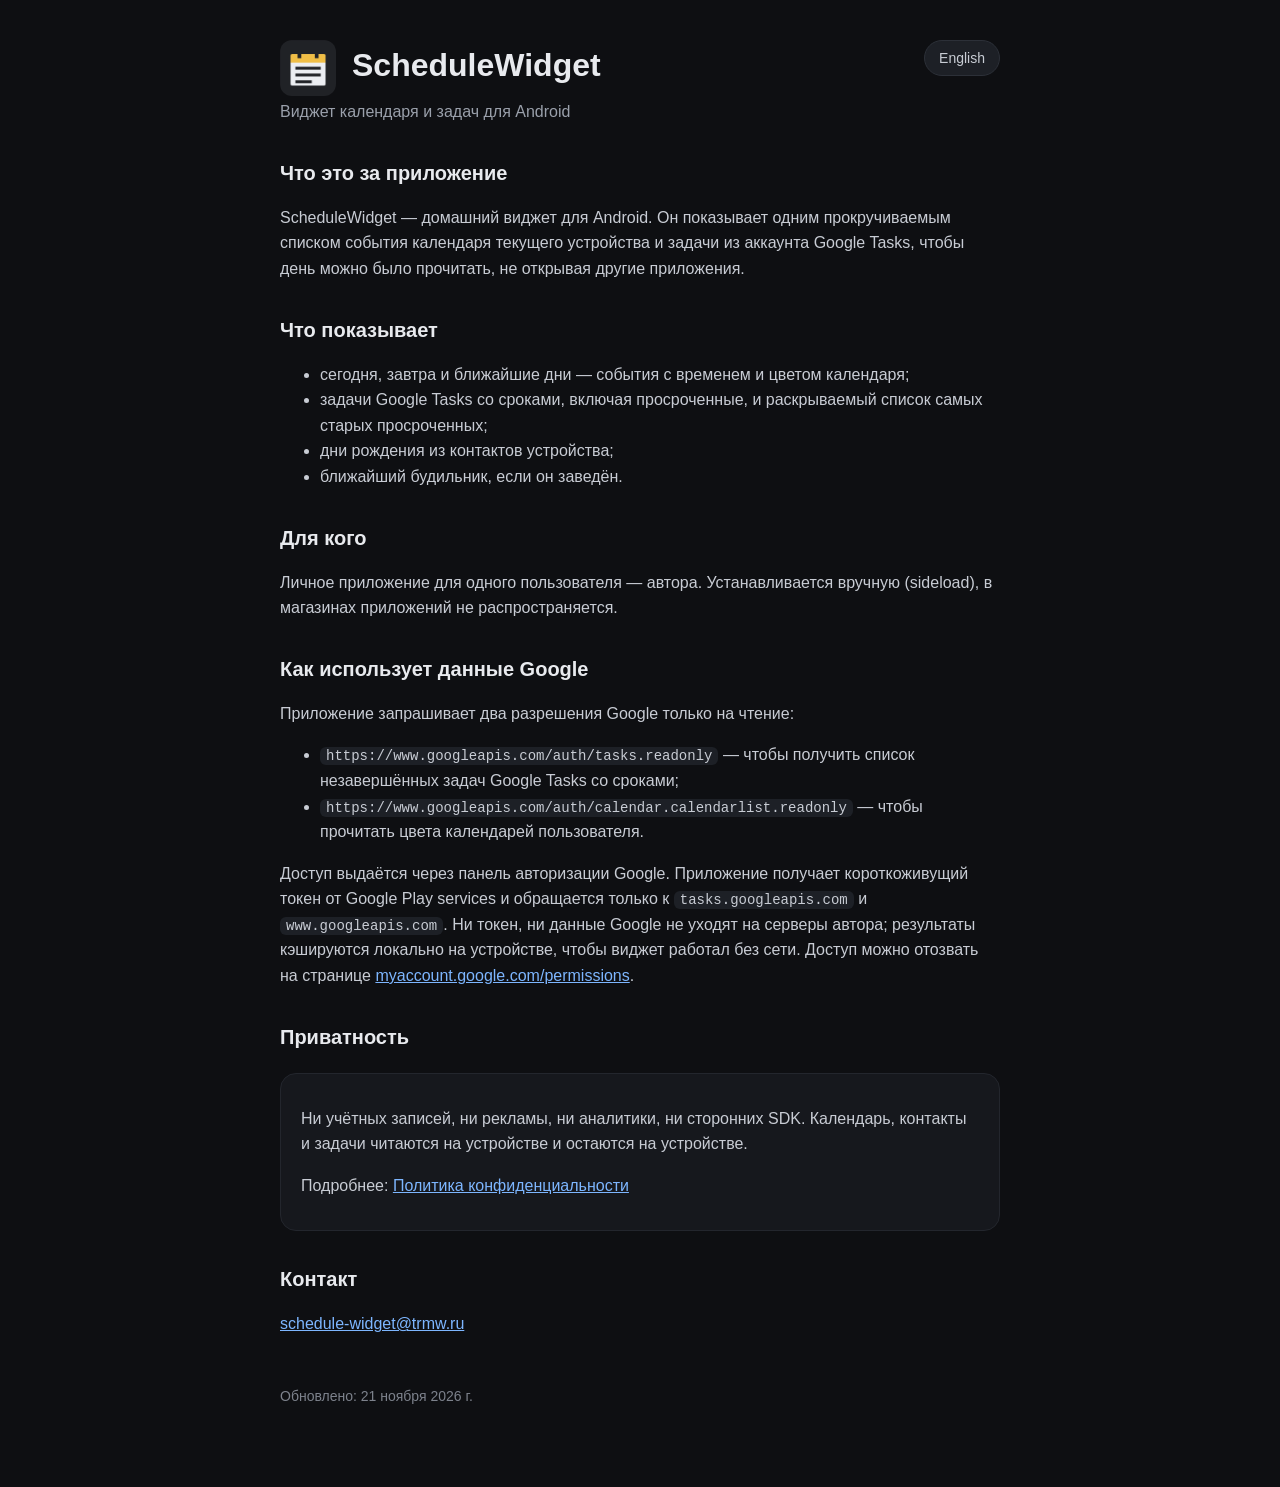
==== ru/index.html @ af3ea82b "Add ScheduleWidget app site (homepage and privacy policy)" ====
<!DOCTYPE html>
<html lang="ru">
<head>
<meta charset="utf-8">
<meta name="viewport" content="width=device-width, initial-scale=1">
<title>ScheduleWidget — виджет календаря и задач для Android</title>
<link rel="stylesheet" href="../style.css">
<link rel="icon" href="../logo-512.png">
</head>
<body>
<main>
  <div class="top">
    <img class="logo" src="../logo-512.png" alt="ScheduleWidget" width="56" height="56">
    <h1>ScheduleWidget</h1>
    <a class="lang" href="../index.html" hreflang="en">English</a>
  </div>
  <p class="sub">Виджет календаря и задач для Android</p>

  <h2>Что это за приложение</h2>
  <p>ScheduleWidget — домашний виджет для Android. Он показывает одним
  прокручиваемым списком события календаря текущего устройства и задачи из
  аккаунта Google Tasks, чтобы день можно было прочитать, не открывая другие
  приложения.</p>

  <h2>Что показывает</h2>
  <ul>
    <li>сегодня, завтра и ближайшие дни — события с временем и цветом календаря;</li>
    <li>задачи Google Tasks со сроками, включая просроченные, и раскрываемый
        список самых старых просроченных;</li>
    <li>дни рождения из контактов устройства;</li>
    <li>ближайший будильник, если он заведён.</li>
  </ul>

  <h2>Для кого</h2>
  <p>Личное приложение для одного пользователя — автора. Устанавливается вручную
  (sideload), в магазинах приложений не распространяется.</p>

  <h2>Как использует данные Google</h2>
  <p>Приложение запрашивает два разрешения Google только на чтение:</p>
  <ul>
    <li><code>https://www.googleapis.com/auth/tasks.readonly</code> — чтобы
        получить список незавершённых задач Google Tasks со сроками;</li>
    <li><code>https://www.googleapis.com/auth/calendar.calendarlist.readonly</code> —
        чтобы прочитать цвета календарей пользователя.</li>
  </ul>
  <p>Доступ выдаётся через панель авторизации Google. Приложение получает
  короткоживущий токен от Google Play services и обращается только к
  <code>tasks.googleapis.com</code> и <code>www.googleapis.com</code>. Ни токен,
  ни данные Google не уходят на серверы автора; результаты кэшируются локально на
  устройстве, чтобы виджет работал без сети. Доступ можно отозвать на странице
  <a href="https://myaccount.google.com/permissions">myaccount.google.com/permissions</a>.</p>

  <h2>Приватность</h2>
  <div class="card">
    <p>Ни учётных записей, ни рекламы, ни аналитики, ни сторонних SDK. Календарь,
    контакты и задачи читаются на устройстве и остаются на устройстве.</p>
    <p>Подробнее: <a href="privacy.html">Политика конфиденциальности</a></p>
  </div>

  <h2>Контакт</h2>
  <p><a href="mailto:schedule-widget@trmw.ru">schedule-widget@trmw.ru</a></p>

  <footer>
    Обновлено: 21 ноября 2026 г.
  </footer>
</main>
</body>
</html>
---- style.css ----
:root { color-scheme: dark; }
body { margin: 0; background: #0e0f12; color: #e8eaee;
       font: 16px/1.6 -apple-system, "Segoe UI", Roboto, Arial, sans-serif; }
main { max-width: 720px; margin: 0 auto; padding: 40px 20px 80px; }
.top { display: flex; align-items: flex-start; gap: 16px; }
.top h1 { flex: 1; }
h1 { font-size: 32px; margin: 0 0 8px; }
h2 { font-size: 20px; margin: 32px 0 8px; }
p, li { color: #c8ccd4; }
.sub { color: #9aa0ab; margin: 0 0 28px; }
.card { background: #16181d; border: 1px solid #23262d; border-radius: 16px;
        padding: 16px 20px; margin: 20px 0; }
code { background: #1d2026; padding: 1px 6px; border-radius: 6px; font-size: 14px; }
a { color: #7db6ff; }
footer { margin-top: 48px; color: #7d828c; font-size: 14px; }
.lang { background: #1d2026; color: #c8ccd4; border: 1px solid #2c3038;
        border-radius: 999px; padding: 6px 14px; font: inherit; font-size: 14px;
        text-decoration: none; white-space: nowrap; }
.lang:hover { border-color: #3a404b; color: #e8eaee; }
.logo { width: 56px; height: 56px; border-radius: 12px; flex: none; }
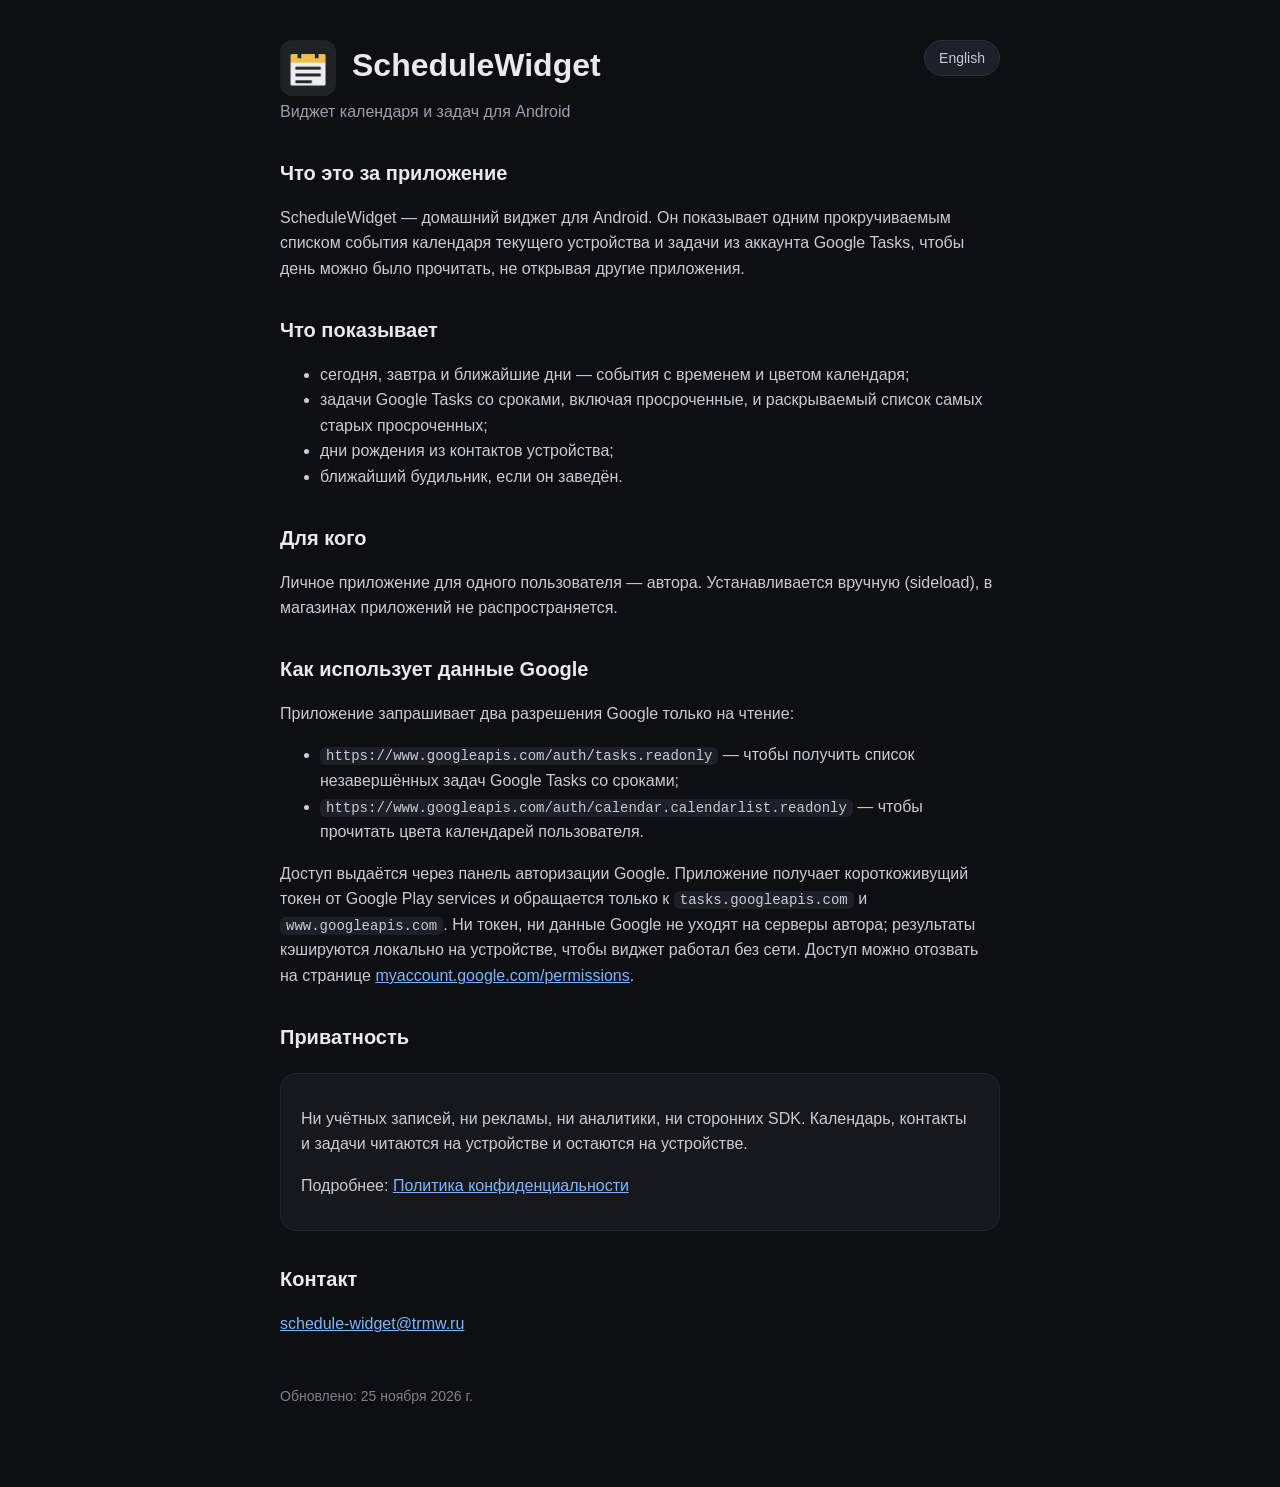
==== commit 48cf7dfc: "docs: refresh the homepage date for the crawler" ====
--- a/ru/index.html
+++ b/ru/index.html
@@ -61,7 +61,7 @@
   <p><a href="mailto:schedule-widget@trmw.ru">schedule-widget@trmw.ru</a></p>
 
   <footer>
-    Обновлено: 21 ноября 2026 г.
+    Обновлено: 25 ноября 2026 г.
   </footer>
 </main>
 </body>
